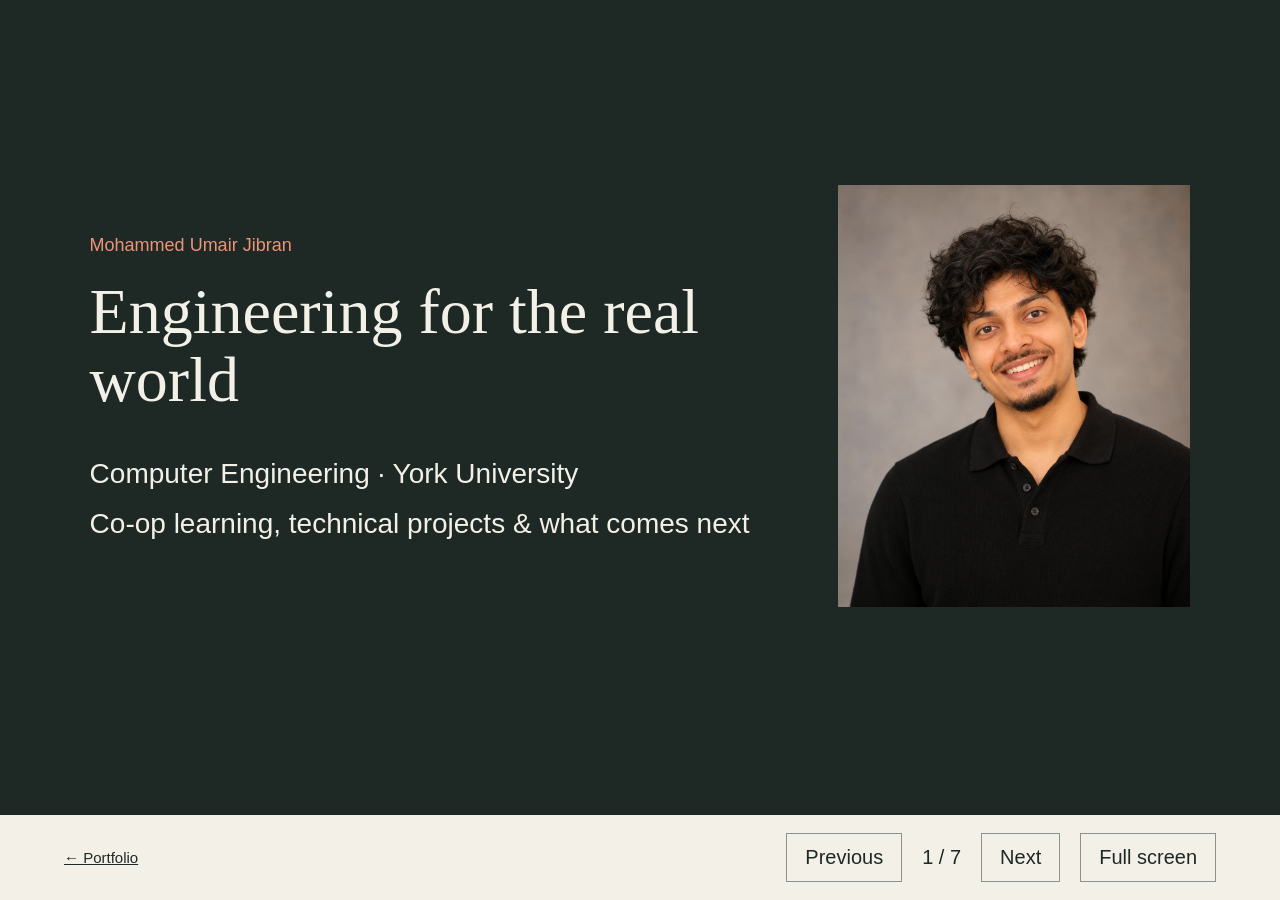
==== about-me.html @ 17f91cdb "Add co-op reflections, project details and About Me slides" ====
<!doctype html><html lang="en"><head><meta charset="utf-8"><meta name="viewport" content="width=device-width,initial-scale=1"><title>About Me — Umair Jibran</title><style>*{box-sizing:border-box}body{margin:0;background:#1e2926;color:#f3f0e8;font:20px/1.55 Arial,sans-serif}.slide{min-height:88vh;padding:7vw;display:flex;align-items:center;gap:5vw}.slide[hidden]{display:none}.slide>div{flex:1}h1{font:clamp(38px,5vw,76px)/1.05 Georgia,serif;margin:16px 0 36px}.label{color:#ee9278;font-size:18px}.body{font-size:clamp(18px,2.2vw,28px);line-height:1.8}.slide img{width:32%;max-height:64vh;object-fit:cover}.controls{position:fixed;bottom:0;left:0;width:100%;padding:18px 5vw;display:flex;gap:20px;align-items:center;background:#f3f0e8;color:#1e2926}button,a{font:inherit;color:inherit}button{background:transparent;border:1px solid #8a938d;padding:8px 18px;cursor:pointer}a{margin-right:auto;font-size:15px}button:focus-visible,a:focus-visible{outline:3px solid #e46242;outline-offset:3px}@media(max-width:650px){.slide{padding:8vw 7vw 140px;flex-direction:column;align-items:start}.slide img{width:48%;max-height:30vh}.controls{gap:10px;font-size:14px}.controls button{padding:8px}a{max-width:100px}}</style></head><body><section class="slide with-image" aria-label="Slide 1" ><div><p class="label">Mohammed Umair Jibran</p><h1>Engineering for the real world</h1><p class="body">Computer Engineering · York University<br>Co-op learning, technical projects &amp; what comes next</p></div><img src="assets/umair-portrait.png" alt="Mohammed Umair Jibran"></section><section class="slide " aria-label="Slide 2" hidden><div><p class="label">Design. Build. Understand.</p><h1>Why Computer Engineering</h1><p class="body">Follow an idea from a circuit to a working system<br>Connect hardware, firmware and software<br>Learn by building and testing</p></div></section><section class="slide with-image" aria-label="Slide 3" hidden><div><p class="label">U+ Education</p><h1>My most rewarding co-op learning</h1><p class="body">Turn broad requests into clear requirements<br>Help volunteer teams resolve blockers<br>Review, test and hand off useful tools</p></div><img src="assets/field-note-live-av-ops.jpg" alt="U+ Education"></section><section class="slide " aria-label="Slide 4" hidden><div><p class="label">Technical work + project delivery</p><h1>Skills I have developed</h1><p class="body">Requirements, task planning and technical review<br>Release QA and clear documentation<br>Hardware–software debugging and failure testing</p></div></section><section class="slide " aria-label="Slide 5" hidden><div><p class="label">CAN-FD bench + RF Asset Finder</p><h1>Embedded systems in practice</h1><p class="body">STM32 / FreeRTOS / C and C++ / Python<br>433 MHz RF / CRC / acknowledgements / retries<br>Test stale messages, corrupt packets and recovery</p></div></section><section class="slide " aria-label="Slide 6" hidden><div><p class="label">SentriCode + packing rules</p><h1>Software that supports a decision</h1><p class="body">Normalize findings into a review workflow<br>Validate data before applying a rule<br>Make the output useful to its next user</p></div></section><section class="slide " aria-label="Slide 7" hidden><div><p class="label">Embedded systems engineering</p><h1>Where I want to go next</h1><p class="body">Design and validate hardware–software systems<br>Develop reliable firmware for connected devices<br>Grow into technical leadership of embedded products<br><br>umairmohammed26@gmail.com</p></div></section><nav class="controls" aria-label="Slide controls"><a href="index.html#video">← Portfolio</a><button id="prev">Previous</button><span id="count" aria-live="polite">1 / 7</span><button id="next">Next</button><button id="full">Full screen</button></nav><script>const slides=[...document.querySelectorAll('.slide')];let i=0;function show(n){i=Math.max(0,Math.min(slides.length-1,n));slides.forEach((s,j)=>s.hidden=j!==i);document.getElementById('count').textContent=`${i+1} / ${slides.length}`;document.getElementById('prev').disabled=i===0;document.getElementById('next').disabled=i===slides.length-1}document.getElementById('prev').onclick=()=>show(i-1);document.getElementById('next').onclick=()=>show(i+1);document.getElementById('full').onclick=()=>document.fullscreenElement?document.exitFullscreen():document.documentElement.requestFullscreen();document.addEventListener('keydown',e=>{if(e.key==='ArrowRight')show(i+1);if(e.key==='ArrowLeft')show(i-1)});show(0);</script></body></html>
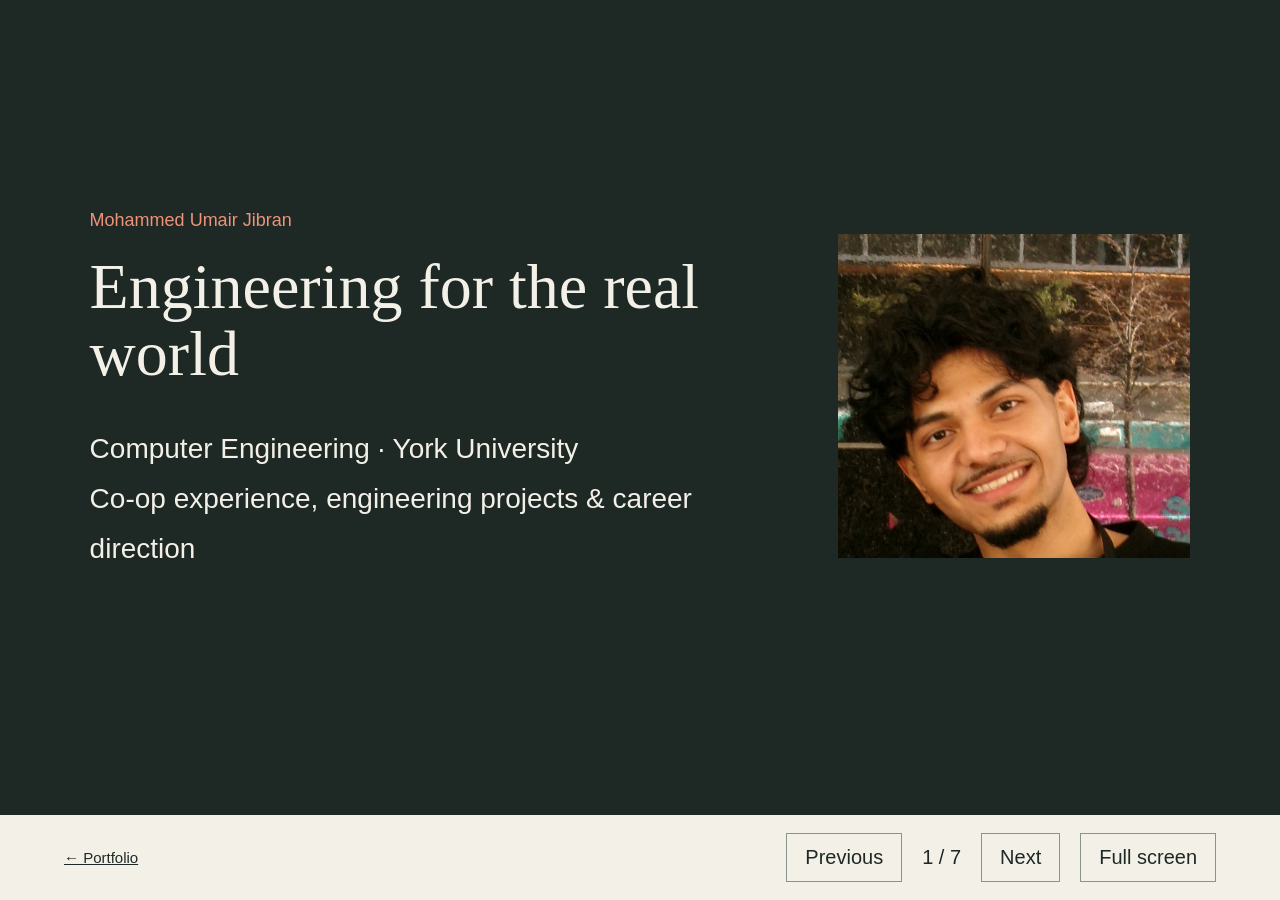
==== commit 43c9d45e: "Use original photo crop and update presentation from resume" ====
--- a/about-me.html
+++ b/about-me.html
@@ -1 +1 @@
-<!doctype html><html lang="en"><head><meta charset="utf-8"><meta name="viewport" content="width=device-width,initial-scale=1"><title>About Me — Umair Jibran</title><style>*{box-sizing:border-box}body{margin:0;background:#1e2926;color:#f3f0e8;font:20px/1.55 Arial,sans-serif}.slide{min-height:88vh;padding:7vw;display:flex;align-items:center;gap:5vw}.slide[hidden]{display:none}.slide>div{flex:1}h1{font:clamp(38px,5vw,76px)/1.05 Georgia,serif;margin:16px 0 36px}.label{color:#ee9278;font-size:18px}.body{font-size:clamp(18px,2.2vw,28px);line-height:1.8}.slide img{width:32%;max-height:64vh;object-fit:cover}.controls{position:fixed;bottom:0;left:0;width:100%;padding:18px 5vw;display:flex;gap:20px;align-items:center;background:#f3f0e8;color:#1e2926}button,a{font:inherit;color:inherit}button{background:transparent;border:1px solid #8a938d;padding:8px 18px;cursor:pointer}a{margin-right:auto;font-size:15px}button:focus-visible,a:focus-visible{outline:3px solid #e46242;outline-offset:3px}@media(max-width:650px){.slide{padding:8vw 7vw 140px;flex-direction:column;align-items:start}.slide img{width:48%;max-height:30vh}.controls{gap:10px;font-size:14px}.controls button{padding:8px}a{max-width:100px}}</style></head><body><section class="slide with-image" aria-label="Slide 1" ><div><p class="label">Mohammed Umair Jibran</p><h1>Engineering for the real world</h1><p class="body">Computer Engineering · York University<br>Co-op learning, technical projects &amp; what comes next</p></div><img src="assets/umair-portrait.png" alt="Mohammed Umair Jibran"></section><section class="slide " aria-label="Slide 2" hidden><div><p class="label">Design. Build. Understand.</p><h1>Why Computer Engineering</h1><p class="body">Follow an idea from a circuit to a working system<br>Connect hardware, firmware and software<br>Learn by building and testing</p></div></section><section class="slide with-image" aria-label="Slide 3" hidden><div><p class="label">U+ Education</p><h1>My most rewarding co-op learning</h1><p class="body">Turn broad requests into clear requirements<br>Help volunteer teams resolve blockers<br>Review, test and hand off useful tools</p></div><img src="assets/field-note-live-av-ops.jpg" alt="U+ Education"></section><section class="slide " aria-label="Slide 4" hidden><div><p class="label">Technical work + project delivery</p><h1>Skills I have developed</h1><p class="body">Requirements, task planning and technical review<br>Release QA and clear documentation<br>Hardware–software debugging and failure testing</p></div></section><section class="slide " aria-label="Slide 5" hidden><div><p class="label">CAN-FD bench + RF Asset Finder</p><h1>Embedded systems in practice</h1><p class="body">STM32 / FreeRTOS / C and C++ / Python<br>433 MHz RF / CRC / acknowledgements / retries<br>Test stale messages, corrupt packets and recovery</p></div></section><section class="slide " aria-label="Slide 6" hidden><div><p class="label">SentriCode + packing rules</p><h1>Software that supports a decision</h1><p class="body">Normalize findings into a review workflow<br>Validate data before applying a rule<br>Make the output useful to its next user</p></div></section><section class="slide " aria-label="Slide 7" hidden><div><p class="label">Embedded systems engineering</p><h1>Where I want to go next</h1><p class="body">Design and validate hardware–software systems<br>Develop reliable firmware for connected devices<br>Grow into technical leadership of embedded products<br><br>umairmohammed26@gmail.com</p></div></section><nav class="controls" aria-label="Slide controls"><a href="index.html#video">← Portfolio</a><button id="prev">Previous</button><span id="count" aria-live="polite">1 / 7</span><button id="next">Next</button><button id="full">Full screen</button></nav><script>const slides=[...document.querySelectorAll('.slide')];let i=0;function show(n){i=Math.max(0,Math.min(slides.length-1,n));slides.forEach((s,j)=>s.hidden=j!==i);document.getElementById('count').textContent=`${i+1} / ${slides.length}`;document.getElementById('prev').disabled=i===0;document.getElementById('next').disabled=i===slides.length-1}document.getElementById('prev').onclick=()=>show(i-1);document.getElementById('next').onclick=()=>show(i+1);document.getElementById('full').onclick=()=>document.fullscreenElement?document.exitFullscreen():document.documentElement.requestFullscreen();document.addEventListener('keydown',e=>{if(e.key==='ArrowRight')show(i+1);if(e.key==='ArrowLeft')show(i-1)});show(0);</script></body></html>+<!doctype html><html lang="en"><head><meta charset="utf-8"><meta name="viewport" content="width=device-width,initial-scale=1"><title>About Me — Umair Jibran</title><style>*{box-sizing:border-box}body{margin:0;background:#1e2926;color:#f3f0e8;font:20px/1.55 Arial,sans-serif}.slide{min-height:88vh;padding:7vw;display:flex;align-items:center;gap:5vw}.slide[hidden]{display:none}.slide>div{flex:1}h1{font:clamp(38px,5vw,76px)/1.05 Georgia,serif;margin:16px 0 36px}.label{color:#ee9278;font-size:18px}.body{font-size:clamp(18px,2.2vw,28px);line-height:1.8}.slide img{width:32%;max-height:64vh;object-fit:cover}.controls{position:fixed;bottom:0;left:0;width:100%;padding:18px 5vw;display:flex;gap:20px;align-items:center;background:#f3f0e8;color:#1e2926}button,a{font:inherit;color:inherit}button{background:transparent;border:1px solid #8a938d;padding:8px 18px;cursor:pointer}a{margin-right:auto;font-size:15px}button:focus-visible,a:focus-visible{outline:3px solid #e46242;outline-offset:3px}@media(max-width:650px){.slide{padding:8vw 7vw 140px;flex-direction:column;align-items:start}.slide img{width:48%;max-height:30vh}.controls{gap:10px;font-size:14px}.controls button{padding:8px}a{max-width:100px}}</style></head><body><section class="slide with-image" aria-label="Slide 1" ><div><p class="label">Mohammed Umair Jibran</p><h1>Engineering for the real world</h1><p class="body">Computer Engineering · York University<br>Co-op experience, engineering projects &amp; career direction</p></div><img src="assets/umair-portrait-cropped.png" alt="Mohammed Umair Jibran"></section><section class="slide " aria-label="Slide 2" hidden><div><p class="label">Design, create and understand</p><h1>Why Computer Engineering</h1><p class="body">Connect circuits, firmware and software<br>Build systems and investigate how they work<br>Apply classroom learning through practical projects</p></div></section><section class="slide with-image" aria-label="Slide 3" hidden><div><p class="label">Eight-month co-op followed by contract roles</p><h1>My learning at U+ Education</h1><p class="body">Managed an 11-member cross-functional team<br>Supervised 200+ volunteers<br>Reviewed features and QA-tested releases</p></div><img src="assets/field-note-live-av-ops.jpg" alt="Eight-month co-op followed by contract roles"></section><section class="slide " aria-label="Slide 4" hidden><div><p class="label">Software Developer Intern · Riipen internship</p><h1>A tool adopted by a business</h1><p class="body">Node.js packing-rule engine<br>Order JSON + product-dimension CSV<br>Validated inputs and deterministic instructions</p></div></section><section class="slide " aria-label="Slide 5" hidden><div><p class="label">CAN-FD ECU bench + RF Asset Finder</p><h1>Testing embedded systems</h1><p class="body">STM32 / FreeRTOS / C and C++ / Python<br>Arduino / 433 MHz RF / packet validation<br>Fault injection, timeouts and recovery</p></div></section><section class="slide " aria-label="Slide 6" hidden><div><p class="label">SentriCode + MSA donation system</p><h1>Security and payment workflows</h1><p class="body">Safe source ingestion and normalized findings<br>142 automated tests for the SentriCode release<br>Stripe integration and volunteer training</p></div></section><section class="slide " aria-label="Slide 7" hidden><div><p class="label">Embedded systems and hardware–software integration</p><h1>My next step in engineering</h1><p class="body">Design and validate reliable connected devices<br>Build on integration, testing and delivery experience<br>Grow into leading embedded product projects</p></div></section><nav class="controls" aria-label="Slide controls"><a href="index.html#video">← Portfolio</a><button id="prev">Previous</button><span id="count" aria-live="polite">1 / 7</span><button id="next">Next</button><button id="full">Full screen</button></nav><script>const slides=[...document.querySelectorAll('.slide')];let i=0;function show(n){i=Math.max(0,Math.min(slides.length-1,n));slides.forEach((s,j)=>s.hidden=j!==i);document.getElementById('count').textContent=`${i+1} / ${slides.length}`;document.getElementById('prev').disabled=i===0;document.getElementById('next').disabled=i===slides.length-1}document.getElementById('prev').onclick=()=>show(i-1);document.getElementById('next').onclick=()=>show(i+1);document.getElementById('full').onclick=()=>document.fullscreenElement?document.exitFullscreen():document.documentElement.requestFullscreen();document.addEventListener('keydown',e=>{if(e.key==='ArrowRight')show(i+1);if(e.key==='ArrowLeft')show(i-1)});show(0);</script></body></html>
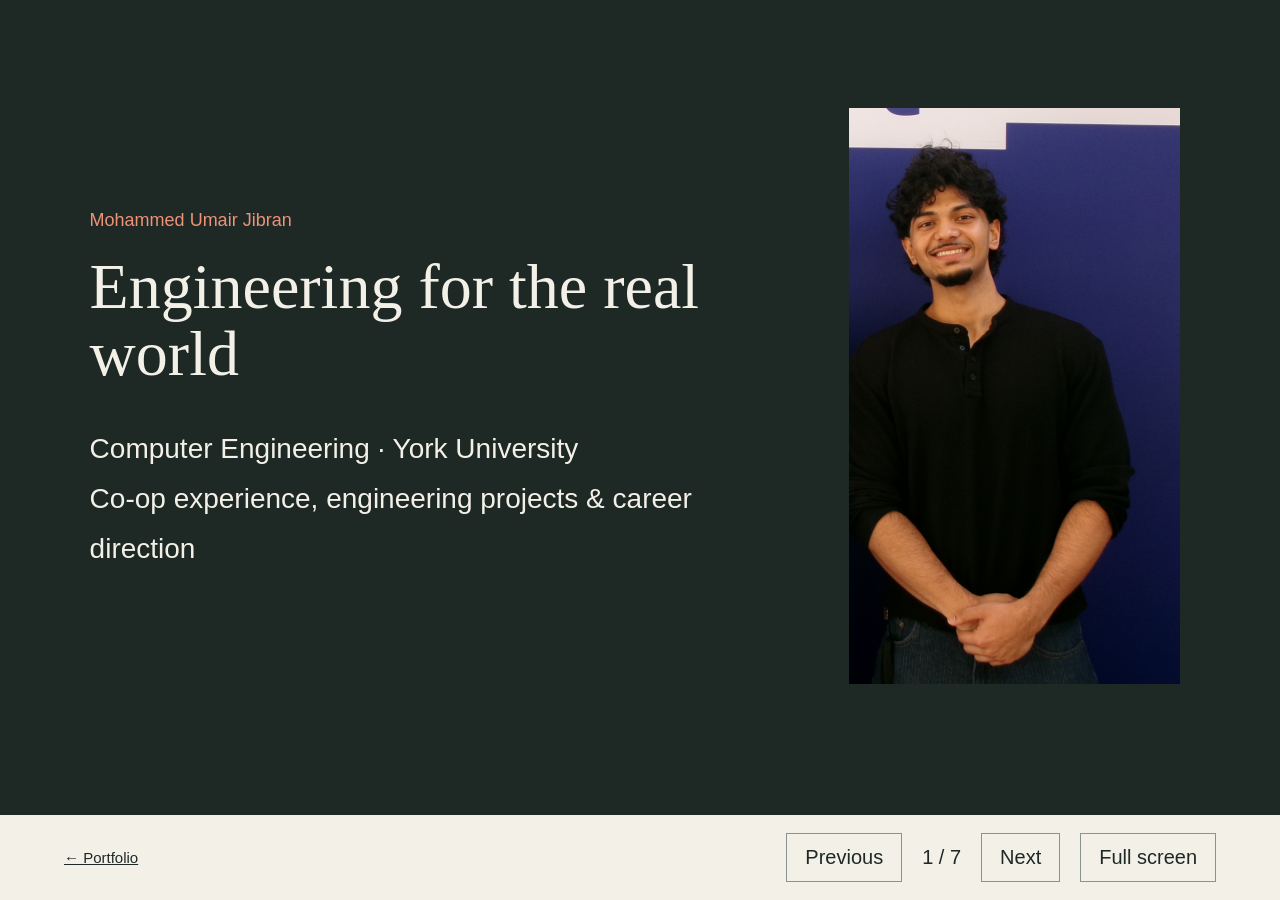
==== commit bb05e137: "Use wider crop of new event photo" ====
--- a/about-me.html
+++ b/about-me.html
@@ -1 +1 @@
-<!doctype html><html lang="en"><head><meta charset="utf-8"><meta name="viewport" content="width=device-width,initial-scale=1"><title>About Me — Umair Jibran</title><style>*{box-sizing:border-box}body{margin:0;background:#1e2926;color:#f3f0e8;font:20px/1.55 Arial,sans-serif}.slide{min-height:88vh;padding:7vw;display:flex;align-items:center;gap:5vw}.slide[hidden]{display:none}.slide>div{flex:1}h1{font:clamp(38px,5vw,76px)/1.05 Georgia,serif;margin:16px 0 36px}.label{color:#ee9278;font-size:18px}.body{font-size:clamp(18px,2.2vw,28px);line-height:1.8}.slide img{width:32%;max-height:64vh;object-fit:cover}.controls{position:fixed;bottom:0;left:0;width:100%;padding:18px 5vw;display:flex;gap:20px;align-items:center;background:#f3f0e8;color:#1e2926}button,a{font:inherit;color:inherit}button{background:transparent;border:1px solid #8a938d;padding:8px 18px;cursor:pointer}a{margin-right:auto;font-size:15px}button:focus-visible,a:focus-visible{outline:3px solid #e46242;outline-offset:3px}@media(max-width:650px){.slide{padding:8vw 7vw 140px;flex-direction:column;align-items:start}.slide img{width:48%;max-height:30vh}.controls{gap:10px;font-size:14px}.controls button{padding:8px}a{max-width:100px}}</style></head><body><section class="slide with-image" aria-label="Slide 1" ><div><p class="label">Mohammed Umair Jibran</p><h1>Engineering for the real world</h1><p class="body">Computer Engineering · York University<br>Co-op experience, engineering projects &amp; career direction</p></div><img src="assets/umair-portrait-cropped.png" alt="Mohammed Umair Jibran"></section><section class="slide " aria-label="Slide 2" hidden><div><p class="label">Design, create and understand</p><h1>Why Computer Engineering</h1><p class="body">Connect circuits, firmware and software<br>Build systems and investigate how they work<br>Apply classroom learning through practical projects</p></div></section><section class="slide with-image" aria-label="Slide 3" hidden><div><p class="label">Eight-month co-op followed by contract roles</p><h1>My learning at U+ Education</h1><p class="body">Managed an 11-member cross-functional team<br>Supervised 200+ volunteers<br>Reviewed features and QA-tested releases</p></div><img src="assets/field-note-live-av-ops.jpg" alt="Eight-month co-op followed by contract roles"></section><section class="slide " aria-label="Slide 4" hidden><div><p class="label">Software Developer Intern · Riipen internship</p><h1>A tool adopted by a business</h1><p class="body">Node.js packing-rule engine<br>Order JSON + product-dimension CSV<br>Validated inputs and deterministic instructions</p></div></section><section class="slide " aria-label="Slide 5" hidden><div><p class="label">CAN-FD ECU bench + RF Asset Finder</p><h1>Testing embedded systems</h1><p class="body">STM32 / FreeRTOS / C and C++ / Python<br>Arduino / 433 MHz RF / packet validation<br>Fault injection, timeouts and recovery</p></div></section><section class="slide " aria-label="Slide 6" hidden><div><p class="label">SentriCode + MSA donation system</p><h1>Security and payment workflows</h1><p class="body">Safe source ingestion and normalized findings<br>142 automated tests for the SentriCode release<br>Stripe integration and volunteer training</p></div></section><section class="slide " aria-label="Slide 7" hidden><div><p class="label">Embedded systems and hardware–software integration</p><h1>My next step in engineering</h1><p class="body">Design and validate reliable connected devices<br>Build on integration, testing and delivery experience<br>Grow into leading embedded product projects</p></div></section><nav class="controls" aria-label="Slide controls"><a href="index.html#video">← Portfolio</a><button id="prev">Previous</button><span id="count" aria-live="polite">1 / 7</span><button id="next">Next</button><button id="full">Full screen</button></nav><script>const slides=[...document.querySelectorAll('.slide')];let i=0;function show(n){i=Math.max(0,Math.min(slides.length-1,n));slides.forEach((s,j)=>s.hidden=j!==i);document.getElementById('count').textContent=`${i+1} / ${slides.length}`;document.getElementById('prev').disabled=i===0;document.getElementById('next').disabled=i===slides.length-1}document.getElementById('prev').onclick=()=>show(i-1);document.getElementById('next').onclick=()=>show(i+1);document.getElementById('full').onclick=()=>document.fullscreenElement?document.exitFullscreen():document.documentElement.requestFullscreen();document.addEventListener('keydown',e=>{if(e.key==='ArrowRight')show(i+1);if(e.key==='ArrowLeft')show(i-1)});show(0);</script></body></html>+<!doctype html><html lang="en"><head><meta charset="utf-8"><meta name="viewport" content="width=device-width,initial-scale=1"><title>About Me — Umair Jibran</title><style>*{box-sizing:border-box}body{margin:0;background:#1e2926;color:#f3f0e8;font:20px/1.55 Arial,sans-serif}.slide{min-height:88vh;padding:7vw;display:flex;align-items:center;gap:5vw}.slide[hidden]{display:none}.slide>div{flex:1}h1{font:clamp(38px,5vw,76px)/1.05 Georgia,serif;margin:16px 0 36px}.label{color:#ee9278;font-size:18px}.body{font-size:clamp(18px,2.2vw,28px);line-height:1.8}.slide img{width:32%;max-height:64vh;object-fit:contain}.controls{position:fixed;bottom:0;left:0;width:100%;padding:18px 5vw;display:flex;gap:20px;align-items:center;background:#f3f0e8;color:#1e2926}button,a{font:inherit;color:inherit}button{background:transparent;border:1px solid #8a938d;padding:8px 18px;cursor:pointer}a{margin-right:auto;font-size:15px}button:focus-visible,a:focus-visible{outline:3px solid #e46242;outline-offset:3px}@media(max-width:650px){.slide{padding:8vw 7vw 140px;flex-direction:column;align-items:start}.slide img{width:48%;max-height:30vh}.controls{gap:10px;font-size:14px}.controls button{padding:8px}a{max-width:100px}}</style></head><body><section class="slide with-image" aria-label="Slide 1" ><div><p class="label">Mohammed Umair Jibran</p><h1>Engineering for the real world</h1><p class="body">Computer Engineering · York University<br>Co-op experience, engineering projects &amp; career direction</p></div><img src="assets/umair-event-portrait.png" alt="Mohammed Umair Jibran"></section><section class="slide " aria-label="Slide 2" hidden><div><p class="label">Design, create and understand</p><h1>Why Computer Engineering</h1><p class="body">Connect circuits, firmware and software<br>Build systems and investigate how they work<br>Apply classroom learning through practical projects</p></div></section><section class="slide with-image" aria-label="Slide 3" hidden><div><p class="label">Eight-month co-op followed by contract roles</p><h1>My learning at U+ Education</h1><p class="body">Managed an 11-member cross-functional team<br>Supervised 200+ volunteers<br>Reviewed features and QA-tested releases</p></div><img src="assets/field-note-live-av-ops.jpg" alt="Eight-month co-op followed by contract roles"></section><section class="slide " aria-label="Slide 4" hidden><div><p class="label">Software Developer Intern · Riipen internship</p><h1>A tool adopted by a business</h1><p class="body">Node.js packing-rule engine<br>Order JSON + product-dimension CSV<br>Validated inputs and deterministic instructions</p></div></section><section class="slide " aria-label="Slide 5" hidden><div><p class="label">CAN-FD ECU bench + RF Asset Finder</p><h1>Testing embedded systems</h1><p class="body">STM32 / FreeRTOS / C and C++ / Python<br>Arduino / 433 MHz RF / packet validation<br>Fault injection, timeouts and recovery</p></div></section><section class="slide " aria-label="Slide 6" hidden><div><p class="label">SentriCode + MSA donation system</p><h1>Security and payment workflows</h1><p class="body">Safe source ingestion and normalized findings<br>142 automated tests for the SentriCode release<br>Stripe integration and volunteer training</p></div></section><section class="slide " aria-label="Slide 7" hidden><div><p class="label">Embedded systems and hardware–software integration</p><h1>My next step in engineering</h1><p class="body">Design and validate reliable connected devices<br>Build on integration, testing and delivery experience<br>Grow into leading embedded product projects</p></div></section><nav class="controls" aria-label="Slide controls"><a href="index.html#video">← Portfolio</a><button id="prev">Previous</button><span id="count" aria-live="polite">1 / 7</span><button id="next">Next</button><button id="full">Full screen</button></nav><script>const slides=[...document.querySelectorAll('.slide')];let i=0;function show(n){i=Math.max(0,Math.min(slides.length-1,n));slides.forEach((s,j)=>s.hidden=j!==i);document.getElementById('count').textContent=`${i+1} / ${slides.length}`;document.getElementById('prev').disabled=i===0;document.getElementById('next').disabled=i===slides.length-1}document.getElementById('prev').onclick=()=>show(i-1);document.getElementById('next').onclick=()=>show(i+1);document.getElementById('full').onclick=()=>document.fullscreenElement?document.exitFullscreen():document.documentElement.requestFullscreen();document.addEventListener('keydown',e=>{if(e.key==='ArrowRight')show(i+1);if(e.key==='ArrowLeft')show(i-1)});show(0);</script></body></html>
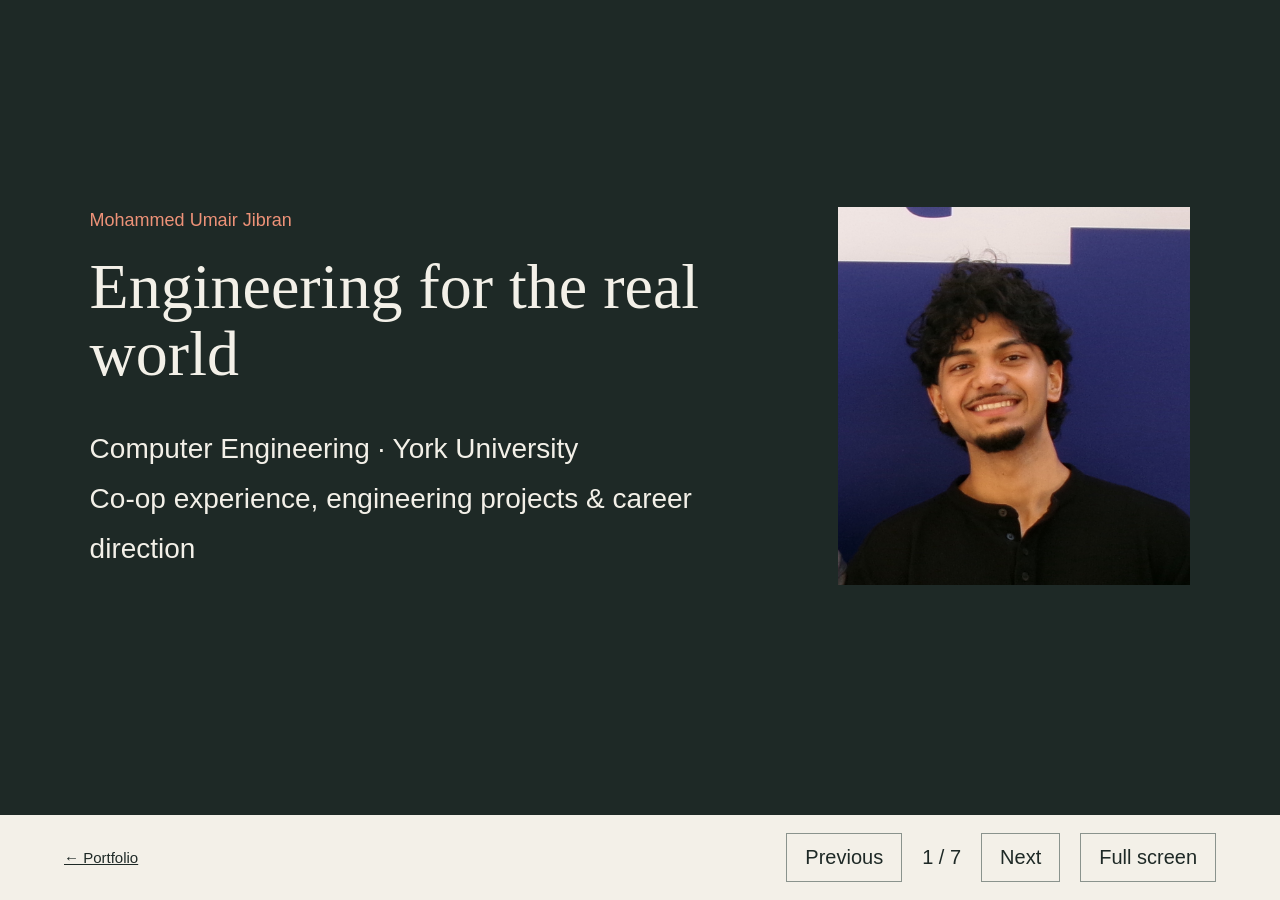
==== commit 15bd7893: "Use supplied portrait as is" ====
--- a/about-me.html
+++ b/about-me.html
@@ -1 +1 @@
-<!doctype html><html lang="en"><head><meta charset="utf-8"><meta name="viewport" content="width=device-width,initial-scale=1"><title>About Me — Umair Jibran</title><style>*{box-sizing:border-box}body{margin:0;background:#1e2926;color:#f3f0e8;font:20px/1.55 Arial,sans-serif}.slide{min-height:88vh;padding:7vw;display:flex;align-items:center;gap:5vw}.slide[hidden]{display:none}.slide>div{flex:1}h1{font:clamp(38px,5vw,76px)/1.05 Georgia,serif;margin:16px 0 36px}.label{color:#ee9278;font-size:18px}.body{font-size:clamp(18px,2.2vw,28px);line-height:1.8}.slide img{width:32%;max-height:64vh;object-fit:contain}.controls{position:fixed;bottom:0;left:0;width:100%;padding:18px 5vw;display:flex;gap:20px;align-items:center;background:#f3f0e8;color:#1e2926}button,a{font:inherit;color:inherit}button{background:transparent;border:1px solid #8a938d;padding:8px 18px;cursor:pointer}a{margin-right:auto;font-size:15px}button:focus-visible,a:focus-visible{outline:3px solid #e46242;outline-offset:3px}@media(max-width:650px){.slide{padding:8vw 7vw 140px;flex-direction:column;align-items:start}.slide img{width:48%;max-height:30vh}.controls{gap:10px;font-size:14px}.controls button{padding:8px}a{max-width:100px}}</style></head><body><section class="slide with-image" aria-label="Slide 1" ><div><p class="label">Mohammed Umair Jibran</p><h1>Engineering for the real world</h1><p class="body">Computer Engineering · York University<br>Co-op experience, engineering projects &amp; career direction</p></div><img src="assets/umair-event-portrait.png" alt="Mohammed Umair Jibran"></section><section class="slide " aria-label="Slide 2" hidden><div><p class="label">Design, create and understand</p><h1>Why Computer Engineering</h1><p class="body">Connect circuits, firmware and software<br>Build systems and investigate how they work<br>Apply classroom learning through practical projects</p></div></section><section class="slide with-image" aria-label="Slide 3" hidden><div><p class="label">Eight-month co-op followed by contract roles</p><h1>My learning at U+ Education</h1><p class="body">Managed an 11-member cross-functional team<br>Supervised 200+ volunteers<br>Reviewed features and QA-tested releases</p></div><img src="assets/field-note-live-av-ops.jpg" alt="Eight-month co-op followed by contract roles"></section><section class="slide " aria-label="Slide 4" hidden><div><p class="label">Software Developer Intern · Riipen internship</p><h1>A tool adopted by a business</h1><p class="body">Node.js packing-rule engine<br>Order JSON + product-dimension CSV<br>Validated inputs and deterministic instructions</p></div></section><section class="slide " aria-label="Slide 5" hidden><div><p class="label">CAN-FD ECU bench + RF Asset Finder</p><h1>Testing embedded systems</h1><p class="body">STM32 / FreeRTOS / C and C++ / Python<br>Arduino / 433 MHz RF / packet validation<br>Fault injection, timeouts and recovery</p></div></section><section class="slide " aria-label="Slide 6" hidden><div><p class="label">SentriCode + MSA donation system</p><h1>Security and payment workflows</h1><p class="body">Safe source ingestion and normalized findings<br>142 automated tests for the SentriCode release<br>Stripe integration and volunteer training</p></div></section><section class="slide " aria-label="Slide 7" hidden><div><p class="label">Embedded systems and hardware–software integration</p><h1>My next step in engineering</h1><p class="body">Design and validate reliable connected devices<br>Build on integration, testing and delivery experience<br>Grow into leading embedded product projects</p></div></section><nav class="controls" aria-label="Slide controls"><a href="index.html#video">← Portfolio</a><button id="prev">Previous</button><span id="count" aria-live="polite">1 / 7</span><button id="next">Next</button><button id="full">Full screen</button></nav><script>const slides=[...document.querySelectorAll('.slide')];let i=0;function show(n){i=Math.max(0,Math.min(slides.length-1,n));slides.forEach((s,j)=>s.hidden=j!==i);document.getElementById('count').textContent=`${i+1} / ${slides.length}`;document.getElementById('prev').disabled=i===0;document.getElementById('next').disabled=i===slides.length-1}document.getElementById('prev').onclick=()=>show(i-1);document.getElementById('next').onclick=()=>show(i+1);document.getElementById('full').onclick=()=>document.fullscreenElement?document.exitFullscreen():document.documentElement.requestFullscreen();document.addEventListener('keydown',e=>{if(e.key==='ArrowRight')show(i+1);if(e.key==='ArrowLeft')show(i-1)});show(0);</script></body></html>+<!doctype html><html lang="en"><head><meta charset="utf-8"><meta name="viewport" content="width=device-width,initial-scale=1"><title>About Me — Umair Jibran</title><style>*{box-sizing:border-box}body{margin:0;background:#1e2926;color:#f3f0e8;font:20px/1.55 Arial,sans-serif}.slide{min-height:88vh;padding:7vw;display:flex;align-items:center;gap:5vw}.slide[hidden]{display:none}.slide>div{flex:1}h1{font:clamp(38px,5vw,76px)/1.05 Georgia,serif;margin:16px 0 36px}.label{color:#ee9278;font-size:18px}.body{font-size:clamp(18px,2.2vw,28px);line-height:1.8}.slide img{width:32%;max-height:64vh;object-fit:contain}.controls{position:fixed;bottom:0;left:0;width:100%;padding:18px 5vw;display:flex;gap:20px;align-items:center;background:#f3f0e8;color:#1e2926}button,a{font:inherit;color:inherit}button{background:transparent;border:1px solid #8a938d;padding:8px 18px;cursor:pointer}a{margin-right:auto;font-size:15px}button:focus-visible,a:focus-visible{outline:3px solid #e46242;outline-offset:3px}@media(max-width:650px){.slide{padding:8vw 7vw 140px;flex-direction:column;align-items:start}.slide img{width:48%;max-height:30vh}.controls{gap:10px;font-size:14px}.controls button{padding:8px}a{max-width:100px}}</style></head><body><section class="slide with-image" aria-label="Slide 1" ><div><p class="label">Mohammed Umair Jibran</p><h1>Engineering for the real world</h1><p class="body">Computer Engineering · York University<br>Co-op experience, engineering projects &amp; career direction</p></div><img src="assets/umair-selected-photo.jpeg" alt="Mohammed Umair Jibran"></section><section class="slide " aria-label="Slide 2" hidden><div><p class="label">Design, create and understand</p><h1>Why Computer Engineering</h1><p class="body">Connect circuits, firmware and software<br>Build systems and investigate how they work<br>Apply classroom learning through practical projects</p></div></section><section class="slide with-image" aria-label="Slide 3" hidden><div><p class="label">Eight-month co-op followed by contract roles</p><h1>My learning at U+ Education</h1><p class="body">Managed an 11-member cross-functional team<br>Supervised 200+ volunteers<br>Reviewed features and QA-tested releases</p></div><img src="assets/field-note-live-av-ops.jpg" alt="Eight-month co-op followed by contract roles"></section><section class="slide " aria-label="Slide 4" hidden><div><p class="label">Software Developer Intern · Riipen internship</p><h1>A tool adopted by a business</h1><p class="body">Node.js packing-rule engine<br>Order JSON + product-dimension CSV<br>Validated inputs and deterministic instructions</p></div></section><section class="slide " aria-label="Slide 5" hidden><div><p class="label">CAN-FD ECU bench + RF Asset Finder</p><h1>Testing embedded systems</h1><p class="body">STM32 / FreeRTOS / C and C++ / Python<br>Arduino / 433 MHz RF / packet validation<br>Fault injection, timeouts and recovery</p></div></section><section class="slide " aria-label="Slide 6" hidden><div><p class="label">SentriCode + MSA donation system</p><h1>Security and payment workflows</h1><p class="body">Safe source ingestion and normalized findings<br>142 automated tests for the SentriCode release<br>Stripe integration and volunteer training</p></div></section><section class="slide " aria-label="Slide 7" hidden><div><p class="label">Embedded systems and hardware–software integration</p><h1>My next step in engineering</h1><p class="body">Design and validate reliable connected devices<br>Build on integration, testing and delivery experience<br>Grow into leading embedded product projects</p></div></section><nav class="controls" aria-label="Slide controls"><a href="index.html#video">← Portfolio</a><button id="prev">Previous</button><span id="count" aria-live="polite">1 / 7</span><button id="next">Next</button><button id="full">Full screen</button></nav><script>const slides=[...document.querySelectorAll('.slide')];let i=0;function show(n){i=Math.max(0,Math.min(slides.length-1,n));slides.forEach((s,j)=>s.hidden=j!==i);document.getElementById('count').textContent=`${i+1} / ${slides.length}`;document.getElementById('prev').disabled=i===0;document.getElementById('next').disabled=i===slides.length-1}document.getElementById('prev').onclick=()=>show(i-1);document.getElementById('next').onclick=()=>show(i+1);document.getElementById('full').onclick=()=>document.fullscreenElement?document.exitFullscreen():document.documentElement.requestFullscreen();document.addEventListener('keydown',e=>{if(e.key==='ArrowRight')show(i+1);if(e.key==='ArrowLeft')show(i-1)});show(0);</script></body></html>
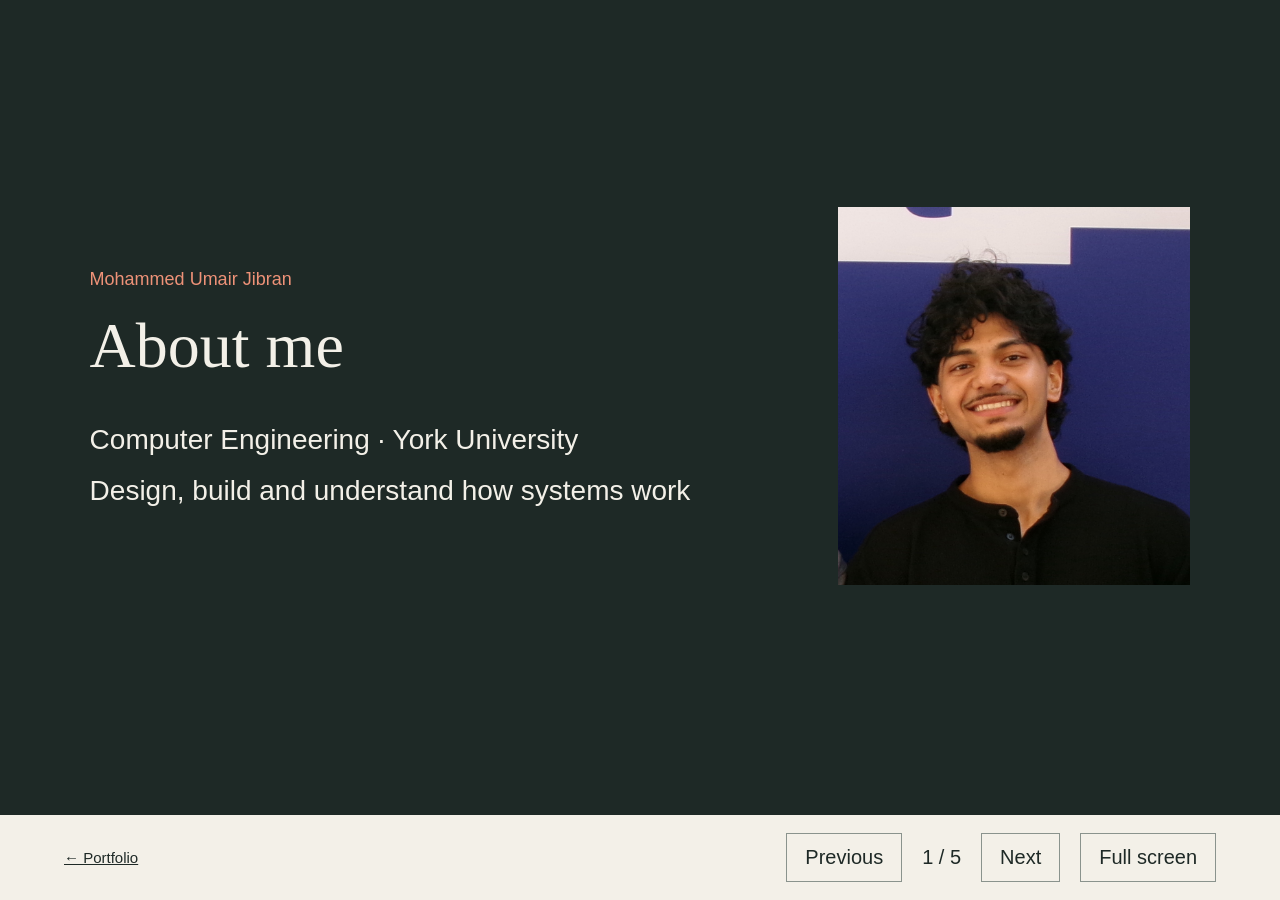
==== commit 8cf249c0: "Shorten About Me presentation and narration" ====
--- a/about-me.html
+++ b/about-me.html
@@ -1 +1 @@
-<!doctype html><html lang="en"><head><meta charset="utf-8"><meta name="viewport" content="width=device-width,initial-scale=1"><title>About Me — Umair Jibran</title><style>*{box-sizing:border-box}body{margin:0;background:#1e2926;color:#f3f0e8;font:20px/1.55 Arial,sans-serif}.slide{min-height:88vh;padding:7vw;display:flex;align-items:center;gap:5vw}.slide[hidden]{display:none}.slide>div{flex:1}h1{font:clamp(38px,5vw,76px)/1.05 Georgia,serif;margin:16px 0 36px}.label{color:#ee9278;font-size:18px}.body{font-size:clamp(18px,2.2vw,28px);line-height:1.8}.slide img{width:32%;max-height:64vh;object-fit:contain}.controls{position:fixed;bottom:0;left:0;width:100%;padding:18px 5vw;display:flex;gap:20px;align-items:center;background:#f3f0e8;color:#1e2926}button,a{font:inherit;color:inherit}button{background:transparent;border:1px solid #8a938d;padding:8px 18px;cursor:pointer}a{margin-right:auto;font-size:15px}button:focus-visible,a:focus-visible{outline:3px solid #e46242;outline-offset:3px}@media(max-width:650px){.slide{padding:8vw 7vw 140px;flex-direction:column;align-items:start}.slide img{width:48%;max-height:30vh}.controls{gap:10px;font-size:14px}.controls button{padding:8px}a{max-width:100px}}</style></head><body><section class="slide with-image" aria-label="Slide 1" ><div><p class="label">Mohammed Umair Jibran</p><h1>Engineering for the real world</h1><p class="body">Computer Engineering · York University<br>Co-op experience, engineering projects &amp; career direction</p></div><img src="assets/umair-selected-photo.jpeg" alt="Mohammed Umair Jibran"></section><section class="slide " aria-label="Slide 2" hidden><div><p class="label">Design, create and understand</p><h1>Why Computer Engineering</h1><p class="body">Connect circuits, firmware and software<br>Build systems and investigate how they work<br>Apply classroom learning through practical projects</p></div></section><section class="slide with-image" aria-label="Slide 3" hidden><div><p class="label">Eight-month co-op followed by contract roles</p><h1>My learning at U+ Education</h1><p class="body">Managed an 11-member cross-functional team<br>Supervised 200+ volunteers<br>Reviewed features and QA-tested releases</p></div><img src="assets/field-note-live-av-ops.jpg" alt="Eight-month co-op followed by contract roles"></section><section class="slide " aria-label="Slide 4" hidden><div><p class="label">Software Developer Intern · Riipen internship</p><h1>A tool adopted by a business</h1><p class="body">Node.js packing-rule engine<br>Order JSON + product-dimension CSV<br>Validated inputs and deterministic instructions</p></div></section><section class="slide " aria-label="Slide 5" hidden><div><p class="label">CAN-FD ECU bench + RF Asset Finder</p><h1>Testing embedded systems</h1><p class="body">STM32 / FreeRTOS / C and C++ / Python<br>Arduino / 433 MHz RF / packet validation<br>Fault injection, timeouts and recovery</p></div></section><section class="slide " aria-label="Slide 6" hidden><div><p class="label">SentriCode + MSA donation system</p><h1>Security and payment workflows</h1><p class="body">Safe source ingestion and normalized findings<br>142 automated tests for the SentriCode release<br>Stripe integration and volunteer training</p></div></section><section class="slide " aria-label="Slide 7" hidden><div><p class="label">Embedded systems and hardware–software integration</p><h1>My next step in engineering</h1><p class="body">Design and validate reliable connected devices<br>Build on integration, testing and delivery experience<br>Grow into leading embedded product projects</p></div></section><nav class="controls" aria-label="Slide controls"><a href="index.html#video">← Portfolio</a><button id="prev">Previous</button><span id="count" aria-live="polite">1 / 7</span><button id="next">Next</button><button id="full">Full screen</button></nav><script>const slides=[...document.querySelectorAll('.slide')];let i=0;function show(n){i=Math.max(0,Math.min(slides.length-1,n));slides.forEach((s,j)=>s.hidden=j!==i);document.getElementById('count').textContent=`${i+1} / ${slides.length}`;document.getElementById('prev').disabled=i===0;document.getElementById('next').disabled=i===slides.length-1}document.getElementById('prev').onclick=()=>show(i-1);document.getElementById('next').onclick=()=>show(i+1);document.getElementById('full').onclick=()=>document.fullscreenElement?document.exitFullscreen():document.documentElement.requestFullscreen();document.addEventListener('keydown',e=>{if(e.key==='ArrowRight')show(i+1);if(e.key==='ArrowLeft')show(i-1)});show(0);</script></body></html>+<!doctype html><html lang="en"><head><meta charset="utf-8"><meta name="viewport" content="width=device-width,initial-scale=1"><title>About Me — Umair Jibran</title><style>*{box-sizing:border-box}body{margin:0;background:#1e2926;color:#f3f0e8;font:20px/1.55 Arial,sans-serif}.slide{min-height:88vh;padding:7vw;display:flex;align-items:center;gap:5vw}.slide[hidden]{display:none}.slide>div{flex:1}h1{font:clamp(38px,5vw,76px)/1.05 Georgia,serif;margin:16px 0 36px}.label{color:#ee9278;font-size:18px}.body{font-size:clamp(18px,2.2vw,28px);line-height:1.8}.slide img{width:32%;max-height:64vh;object-fit:contain}.controls{position:fixed;bottom:0;left:0;width:100%;padding:18px 5vw;display:flex;gap:20px;align-items:center;background:#f3f0e8;color:#1e2926}button,a{font:inherit;color:inherit}button{background:transparent;border:1px solid #8a938d;padding:8px 18px;cursor:pointer}a{margin-right:auto;font-size:15px}button:focus-visible,a:focus-visible{outline:3px solid #e46242;outline-offset:3px}@media(max-width:650px){.slide{padding:8vw 7vw 140px;flex-direction:column;align-items:start}.slide img{width:48%;max-height:30vh}.controls{gap:10px;font-size:14px}.controls button{padding:8px}a{max-width:100px}}</style></head><body><section class="slide with-image" aria-label="Slide 1" ><div><p class="label">Mohammed Umair Jibran</p><h1>About me</h1><p class="body">Computer Engineering · York University<br>Design, build and understand how systems work</p></div><img src="assets/umair-selected-photo.jpeg" alt="Mohammed Umair Jibran"></section><section class="slide with-image" aria-label="Slide 2" hidden><div><p class="label">U+ Education</p><h1>My most rewarding co-op learning</h1><p class="body">Helped lead an 11-member technical team<br>Turned requests into tasks and tested releases</p></div><img src="assets/field-note-live-av-ops.jpg" alt="U+ Education"></section><section class="slide " aria-label="Slide 3" hidden><div><p class="label">Learning through practical work</p><h1>Skills I have developed</h1><p class="body">Requirements and technical review<br>Release testing and team coordination</p></div></section><section class="slide " aria-label="Slide 4" hidden><div><p class="label">CAN-FD test bench</p><h1>Putting engineering into practice</h1><p class="body">Two STM32 controllers<br>Python tests for missing and delayed messages</p></div></section><section class="slide " aria-label="Slide 5" hidden><div><p class="label">Embedded systems engineering</p><h1>My career goal</h1><p class="body">Design and validate hardware–software systems<br>Grow into leading embedded product projects</p></div></section><nav class="controls" aria-label="Slide controls"><a href="index.html#video">← Portfolio</a><button id="prev">Previous</button><span id="count" aria-live="polite">1 / 5</span><button id="next">Next</button><button id="full">Full screen</button></nav><script>const slides=[...document.querySelectorAll('.slide')];let i=0;function show(n){i=Math.max(0,Math.min(slides.length-1,n));slides.forEach((s,j)=>s.hidden=j!==i);document.getElementById('count').textContent=`${i+1} / ${slides.length}`;document.getElementById('prev').disabled=i===0;document.getElementById('next').disabled=i===slides.length-1}document.getElementById('prev').onclick=()=>show(i-1);document.getElementById('next').onclick=()=>show(i+1);document.getElementById('full').onclick=()=>document.fullscreenElement?document.exitFullscreen():document.documentElement.requestFullscreen();document.addEventListener('keydown',e=>{if(e.key==='ArrowRight')show(i+1);if(e.key==='ArrowLeft')show(i-1)});show(0);</script></body></html>
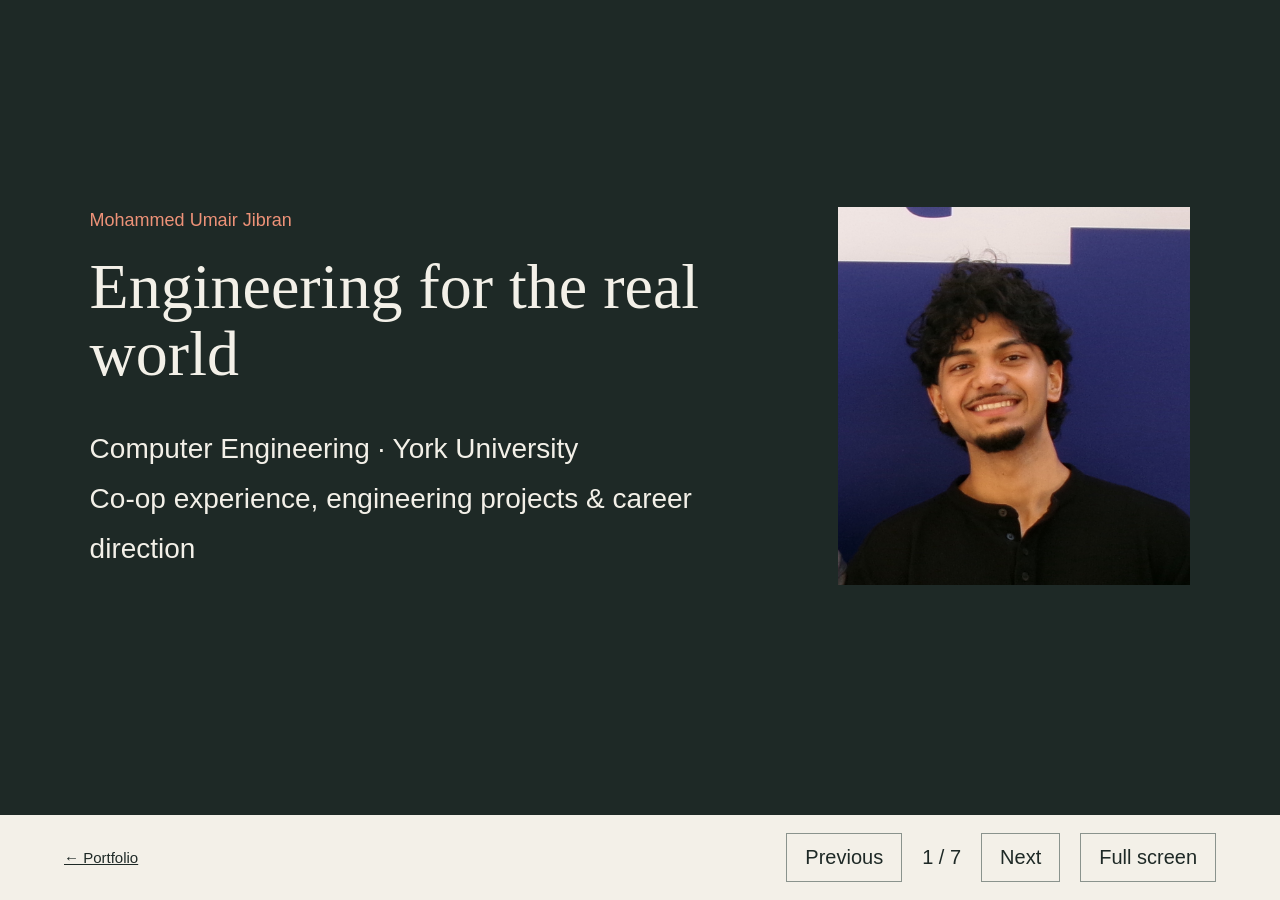
==== commit 80f00853: "Restore seven slides with tighter narration" ====
--- a/about-me.html
+++ b/about-me.html
@@ -1 +1 @@
-<!doctype html><html lang="en"><head><meta charset="utf-8"><meta name="viewport" content="width=device-width,initial-scale=1"><title>About Me — Umair Jibran</title><style>*{box-sizing:border-box}body{margin:0;background:#1e2926;color:#f3f0e8;font:20px/1.55 Arial,sans-serif}.slide{min-height:88vh;padding:7vw;display:flex;align-items:center;gap:5vw}.slide[hidden]{display:none}.slide>div{flex:1}h1{font:clamp(38px,5vw,76px)/1.05 Georgia,serif;margin:16px 0 36px}.label{color:#ee9278;font-size:18px}.body{font-size:clamp(18px,2.2vw,28px);line-height:1.8}.slide img{width:32%;max-height:64vh;object-fit:contain}.controls{position:fixed;bottom:0;left:0;width:100%;padding:18px 5vw;display:flex;gap:20px;align-items:center;background:#f3f0e8;color:#1e2926}button,a{font:inherit;color:inherit}button{background:transparent;border:1px solid #8a938d;padding:8px 18px;cursor:pointer}a{margin-right:auto;font-size:15px}button:focus-visible,a:focus-visible{outline:3px solid #e46242;outline-offset:3px}@media(max-width:650px){.slide{padding:8vw 7vw 140px;flex-direction:column;align-items:start}.slide img{width:48%;max-height:30vh}.controls{gap:10px;font-size:14px}.controls button{padding:8px}a{max-width:100px}}</style></head><body><section class="slide with-image" aria-label="Slide 1" ><div><p class="label">Mohammed Umair Jibran</p><h1>About me</h1><p class="body">Computer Engineering · York University<br>Design, build and understand how systems work</p></div><img src="assets/umair-selected-photo.jpeg" alt="Mohammed Umair Jibran"></section><section class="slide with-image" aria-label="Slide 2" hidden><div><p class="label">U+ Education</p><h1>My most rewarding co-op learning</h1><p class="body">Helped lead an 11-member technical team<br>Turned requests into tasks and tested releases</p></div><img src="assets/field-note-live-av-ops.jpg" alt="U+ Education"></section><section class="slide " aria-label="Slide 3" hidden><div><p class="label">Learning through practical work</p><h1>Skills I have developed</h1><p class="body">Requirements and technical review<br>Release testing and team coordination</p></div></section><section class="slide " aria-label="Slide 4" hidden><div><p class="label">CAN-FD test bench</p><h1>Putting engineering into practice</h1><p class="body">Two STM32 controllers<br>Python tests for missing and delayed messages</p></div></section><section class="slide " aria-label="Slide 5" hidden><div><p class="label">Embedded systems engineering</p><h1>My career goal</h1><p class="body">Design and validate hardware–software systems<br>Grow into leading embedded product projects</p></div></section><nav class="controls" aria-label="Slide controls"><a href="index.html#video">← Portfolio</a><button id="prev">Previous</button><span id="count" aria-live="polite">1 / 5</span><button id="next">Next</button><button id="full">Full screen</button></nav><script>const slides=[...document.querySelectorAll('.slide')];let i=0;function show(n){i=Math.max(0,Math.min(slides.length-1,n));slides.forEach((s,j)=>s.hidden=j!==i);document.getElementById('count').textContent=`${i+1} / ${slides.length}`;document.getElementById('prev').disabled=i===0;document.getElementById('next').disabled=i===slides.length-1}document.getElementById('prev').onclick=()=>show(i-1);document.getElementById('next').onclick=()=>show(i+1);document.getElementById('full').onclick=()=>document.fullscreenElement?document.exitFullscreen():document.documentElement.requestFullscreen();document.addEventListener('keydown',e=>{if(e.key==='ArrowRight')show(i+1);if(e.key==='ArrowLeft')show(i-1)});show(0);</script></body></html>+<!doctype html><html lang="en"><head><meta charset="utf-8"><meta name="viewport" content="width=device-width,initial-scale=1"><title>About Me — Umair Jibran</title><style>*{box-sizing:border-box}body{margin:0;background:#1e2926;color:#f3f0e8;font:20px/1.55 Arial,sans-serif}.slide{min-height:88vh;padding:7vw;display:flex;align-items:center;gap:5vw}.slide[hidden]{display:none}.slide>div{flex:1}h1{font:clamp(38px,5vw,76px)/1.05 Georgia,serif;margin:16px 0 36px}.label{color:#ee9278;font-size:18px}.body{font-size:clamp(18px,2.2vw,28px);line-height:1.8}.slide img{width:32%;max-height:64vh;object-fit:contain}.controls{position:fixed;bottom:0;left:0;width:100%;padding:18px 5vw;display:flex;gap:20px;align-items:center;background:#f3f0e8;color:#1e2926}button,a{font:inherit;color:inherit}button{background:transparent;border:1px solid #8a938d;padding:8px 18px;cursor:pointer}a{margin-right:auto;font-size:15px}button:focus-visible,a:focus-visible{outline:3px solid #e46242;outline-offset:3px}@media(max-width:650px){.slide{padding:8vw 7vw 140px;flex-direction:column;align-items:start}.slide img{width:48%;max-height:30vh}.controls{gap:10px;font-size:14px}.controls button{padding:8px}a{max-width:100px}}</style></head><body><section class="slide with-image" aria-label="Slide 1" ><div><p class="label">Mohammed Umair Jibran</p><h1>Engineering for the real world</h1><p class="body">Computer Engineering · York University<br>Co-op experience, engineering projects &amp; career direction</p></div><img src="assets/umair-selected-photo.jpeg" alt="Mohammed Umair Jibran"></section><section class="slide " aria-label="Slide 2" hidden><div><p class="label">Design, create and understand</p><h1>Why Computer Engineering</h1><p class="body">Connect circuits, firmware and software<br>Build systems and investigate how they work<br>Apply classroom learning through practical projects</p></div></section><section class="slide with-image" aria-label="Slide 3" hidden><div><p class="label">Eight-month co-op followed by contract roles</p><h1>My learning at U+ Education</h1><p class="body">Managed an 11-member cross-functional team<br>Supervised 200+ volunteers<br>Reviewed features and QA-tested releases</p></div><img src="assets/field-note-live-av-ops.jpg" alt="Eight-month co-op followed by contract roles"></section><section class="slide " aria-label="Slide 4" hidden><div><p class="label">Software Developer Intern · Riipen internship</p><h1>A tool adopted by a business</h1><p class="body">Node.js packing-rule engine<br>Order JSON + product-dimension CSV<br>Validated inputs and deterministic instructions</p></div></section><section class="slide " aria-label="Slide 5" hidden><div><p class="label">CAN-FD ECU bench + RF Asset Finder</p><h1>Testing embedded systems</h1><p class="body">STM32 / FreeRTOS / C and C++ / Python<br>Arduino / 433 MHz RF / packet validation<br>Fault injection, timeouts and recovery</p></div></section><section class="slide " aria-label="Slide 6" hidden><div><p class="label">SentriCode + MSA donation system</p><h1>Security and payment workflows</h1><p class="body">Safe source ingestion and normalized findings<br>142 automated tests for the SentriCode release<br>Stripe integration and volunteer training</p></div></section><section class="slide " aria-label="Slide 7" hidden><div><p class="label">Embedded systems and hardware–software integration</p><h1>My next step in engineering</h1><p class="body">Design and validate reliable connected devices<br>Build on integration, testing and delivery experience<br>Grow into leading embedded product projects</p></div></section><nav class="controls" aria-label="Slide controls"><a href="index.html#video">← Portfolio</a><button id="prev">Previous</button><span id="count" aria-live="polite">1 / 7</span><button id="next">Next</button><button id="full">Full screen</button></nav><script>const slides=[...document.querySelectorAll('.slide')];let i=0;function show(n){i=Math.max(0,Math.min(slides.length-1,n));slides.forEach((s,j)=>s.hidden=j!==i);document.getElementById('count').textContent=`${i+1} / ${slides.length}`;document.getElementById('prev').disabled=i===0;document.getElementById('next').disabled=i===slides.length-1}document.getElementById('prev').onclick=()=>show(i-1);document.getElementById('next').onclick=()=>show(i+1);document.getElementById('full').onclick=()=>document.fullscreenElement?document.exitFullscreen():document.documentElement.requestFullscreen();document.addEventListener('keydown',e=>{if(e.key==='ArrowRight')show(i+1);if(e.key==='ArrowLeft')show(i-1)});show(0);</script></body></html>
